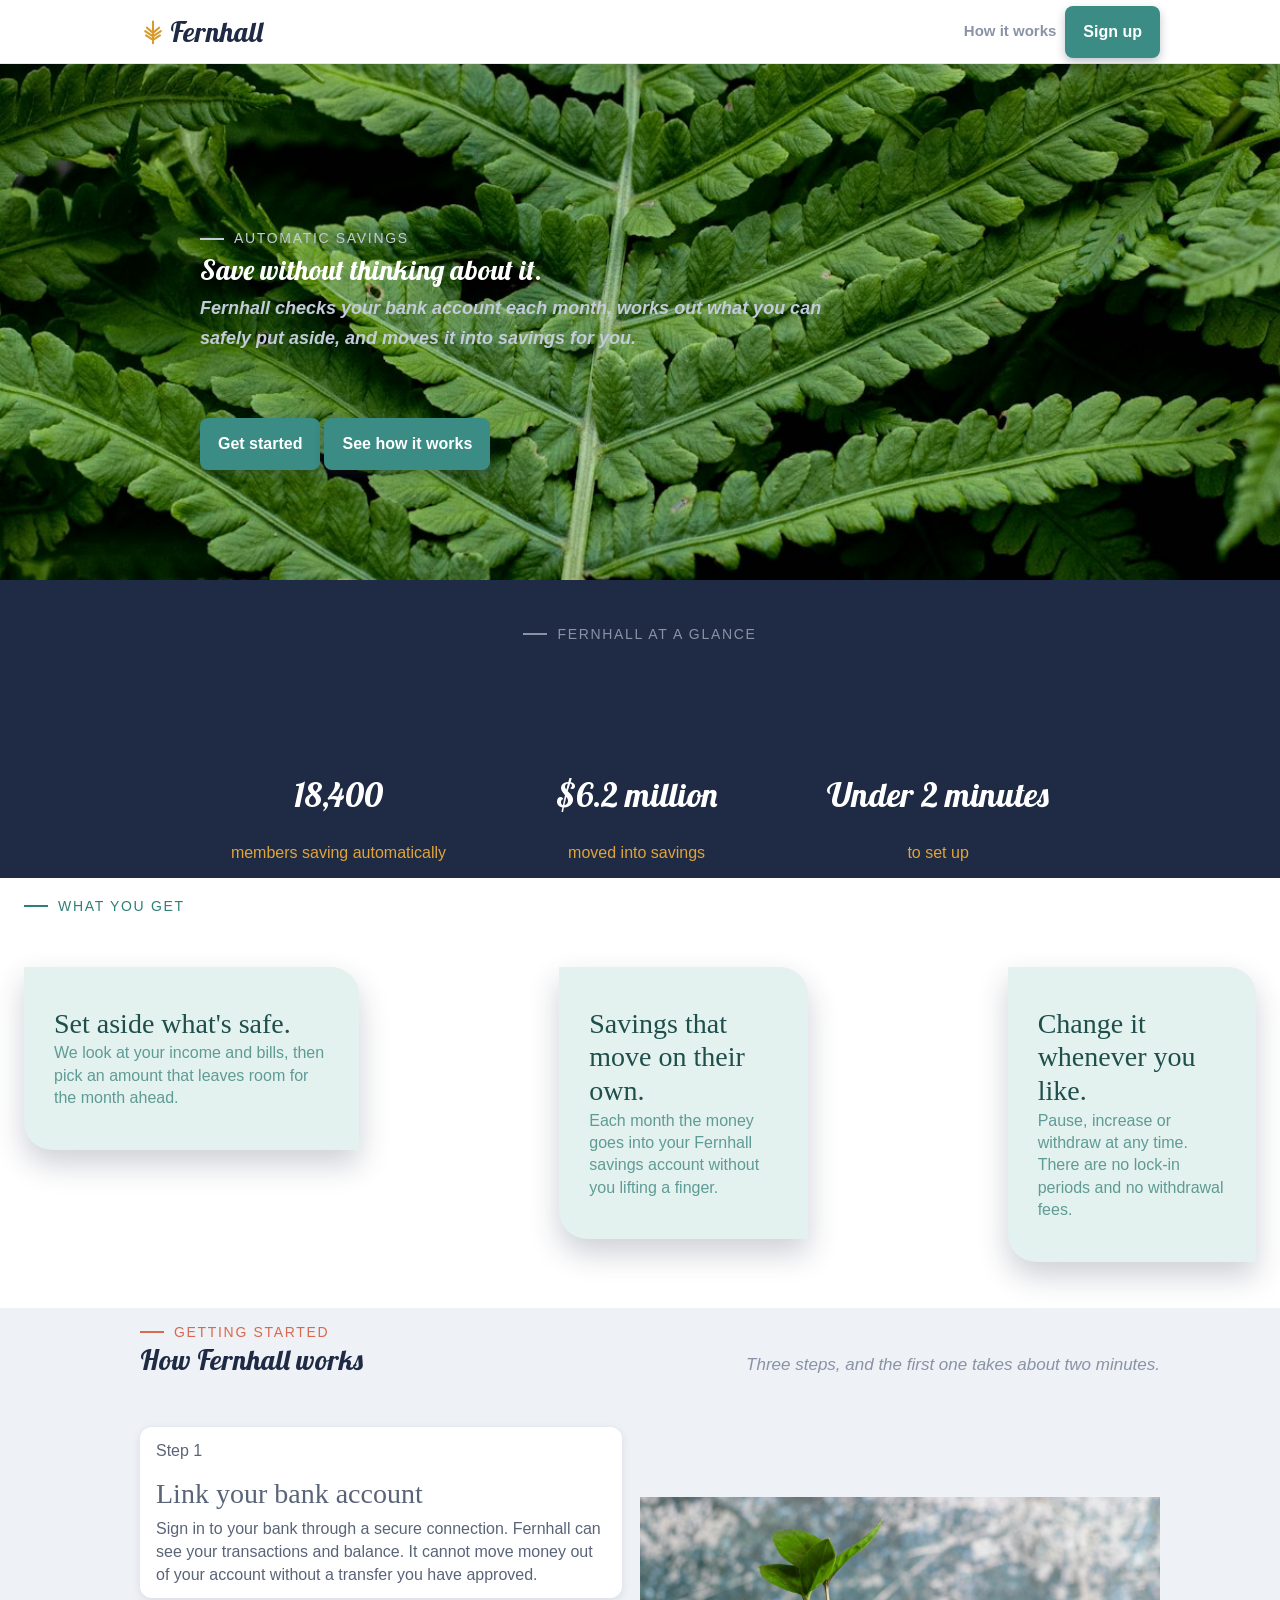
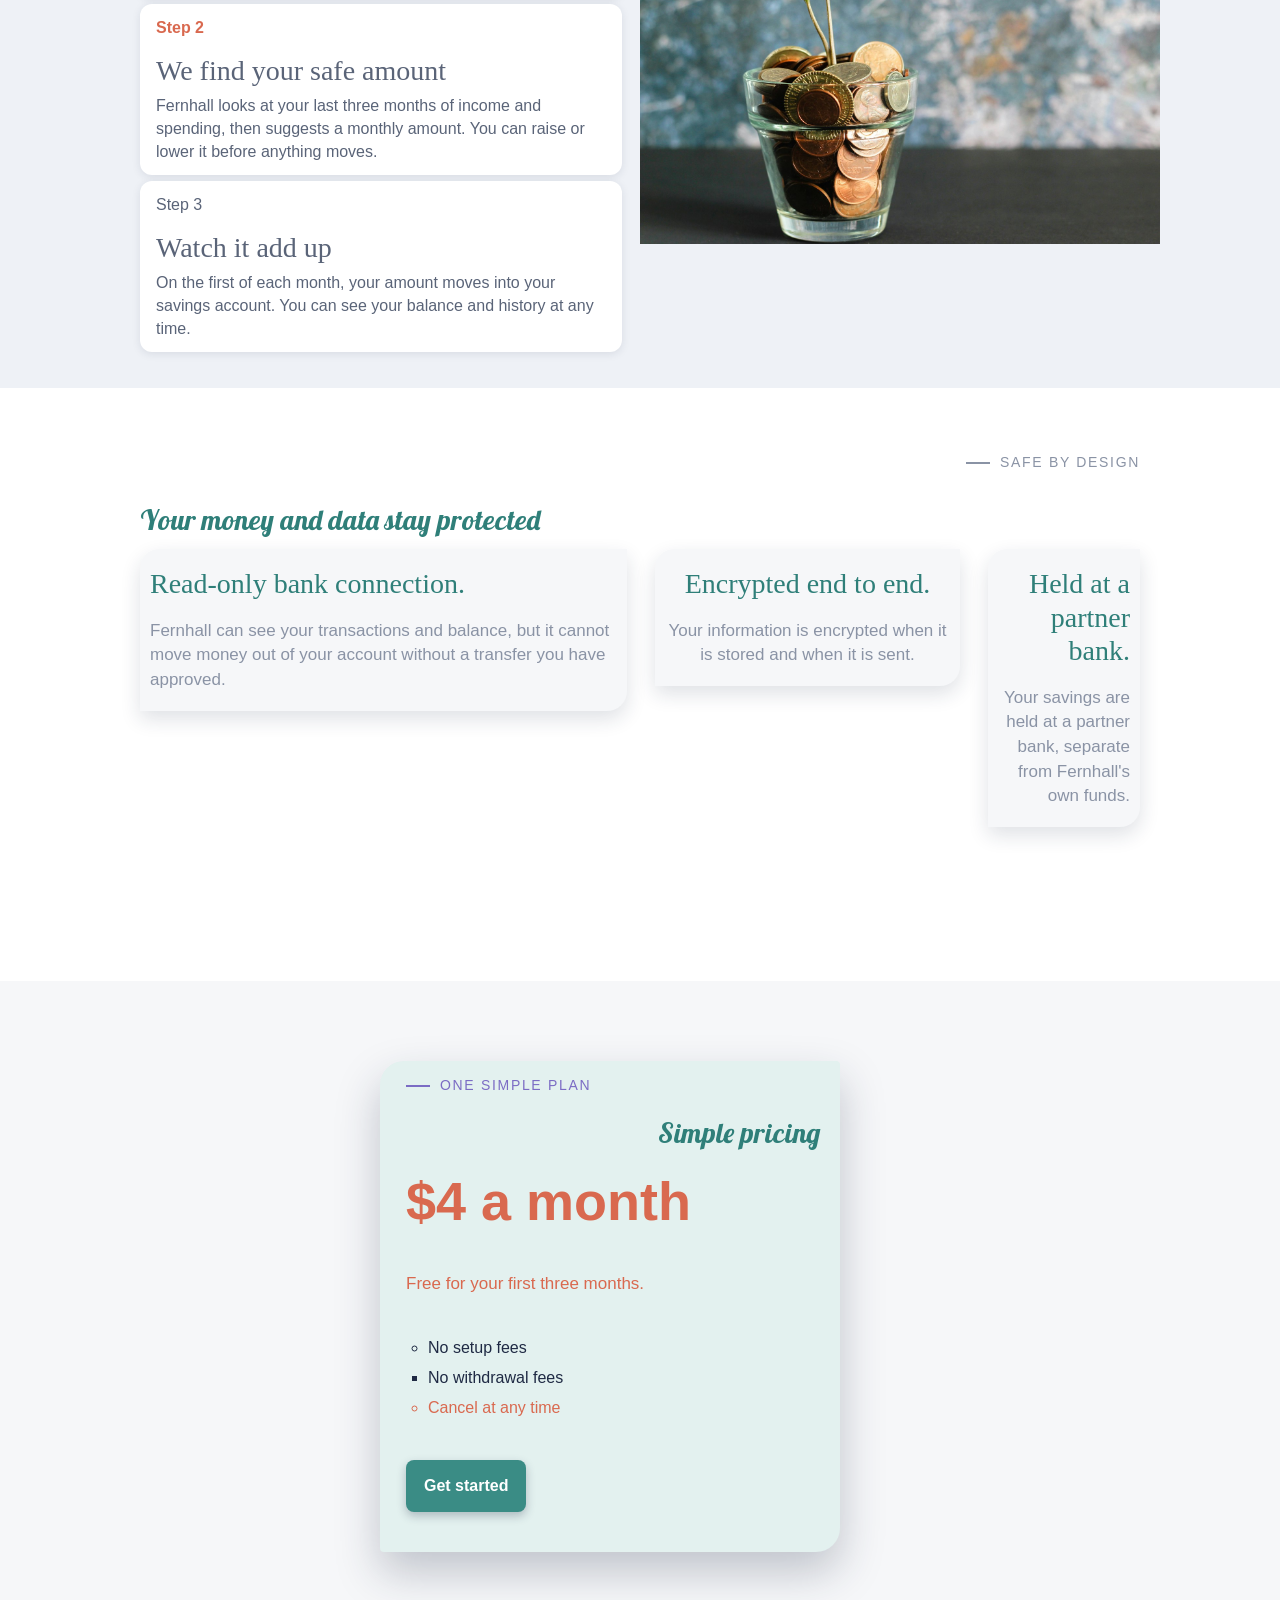
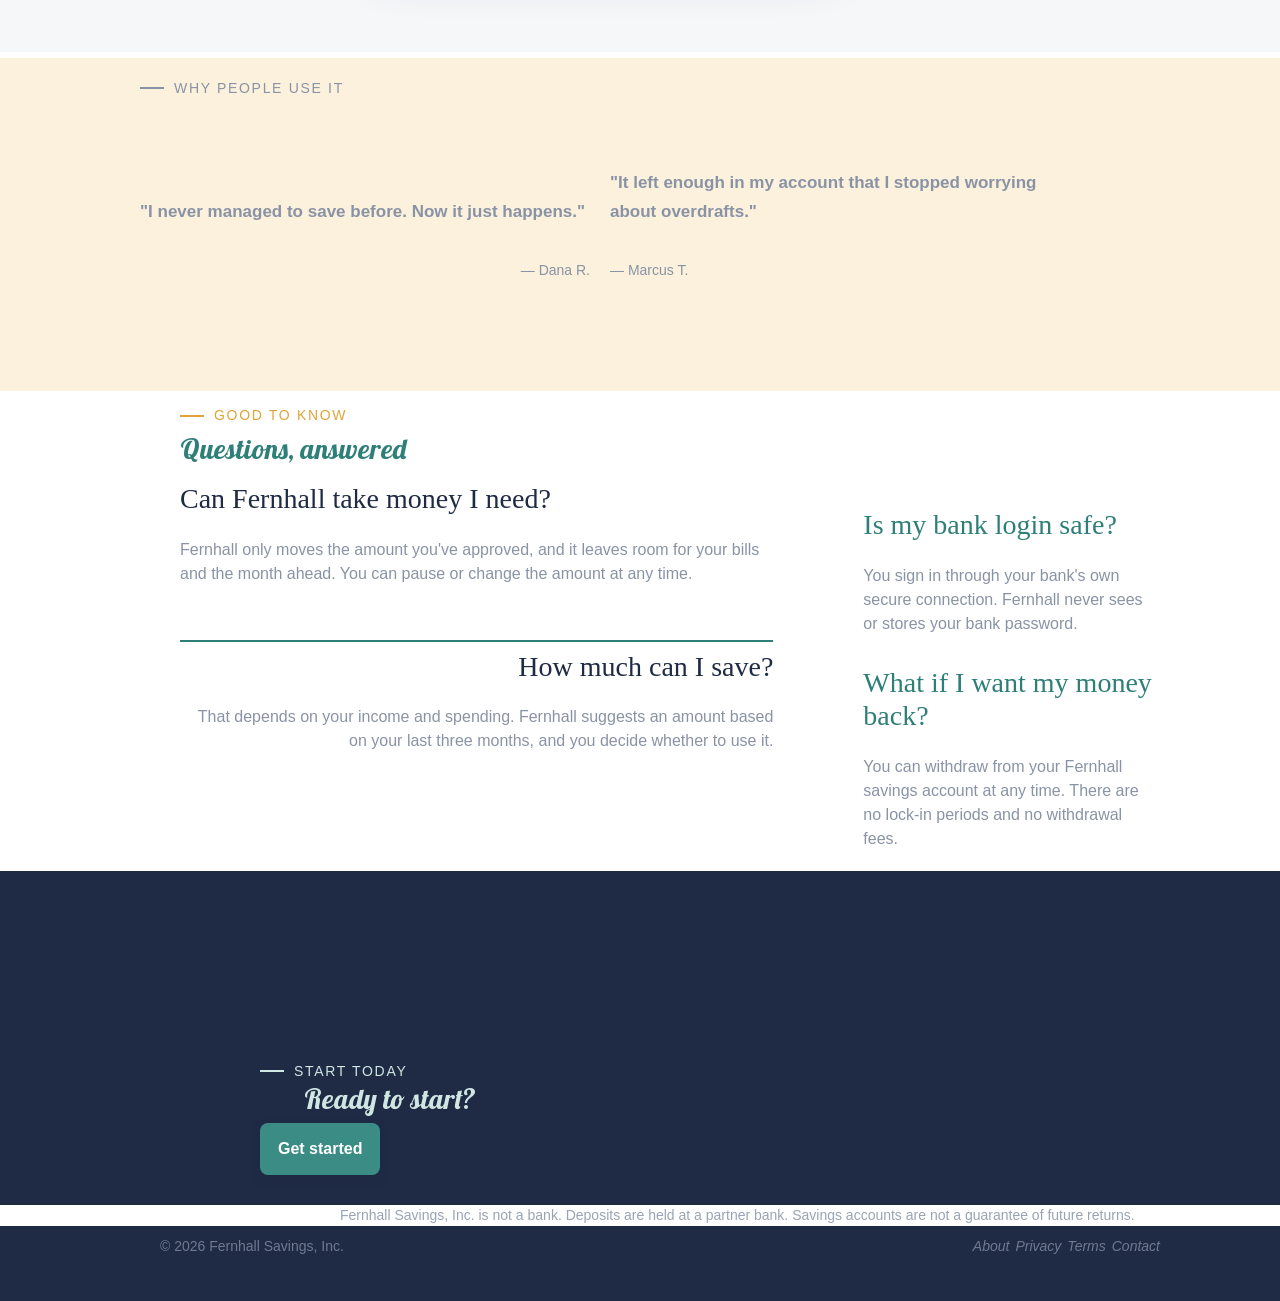
==== version-a/index.html @ 26cec8a7 "Add Fernhall homepage prototypes (version-a, version-b) Co-Authored-By: Claude Sonnet 5.5 <noreply@a" ====
<!DOCTYPE html>
<html lang="en">
<head>
<meta charset="utf-8">
<meta name="robots" content="noindex">
<meta name="viewport" content="width=device-width, initial-scale=1">
<title>Fernhall</title>
<link rel="stylesheet" href="styles.css">
</head>
<body>
<header>
  <a class="logo"><svg width="26" height="26" viewBox="0 0 30 30" aria-hidden="true"><path d="M15 28 C15 18 15 10 15 3 M15 24 L7 19 M15 20 L6 14 M15 16 L8 10 M15 24 L23 19 M15 20 L24 14 M15 16 L22 10" stroke="#d89b2b" stroke-width="2.4" stroke-linecap="round" fill="none"/></svg>Fernhall</a>
  <nav>
    <a class="plain">How it works</a>
    <a class="btn-ghost">Sign up</a>
  </nav>
</header>

<section class="hero">
  <div class="hero-text">
    <p class="eyebrow">Automatic savings</p>
<h1>Save without thinking about it.</h1>
    <p class="sub">Fernhall checks your bank account each month, works out what you can safely put aside, and moves it into savings for you.</p>
    <div class="actions">
      <a class="btn-fill">Get started</a>
      <a class="btn-fill">See how it works</a>
    </div>
  </div>
</section>

<section class="numbers">
  <p class="eyebrow eyebrow-row">Fernhall at a glance</p>
  <div class="num n1"><span class="big">18,400</span> members saving automatically</div>
  <div class="num n2"><span class="big">$6.2 million</span> moved into savings</div>
  <div class="num n3"><span class="big">Under 2 minutes</span> to set up</div>
</section>

<section class="features">
  <p class="eyebrow eb-feat">What you get</p>
<h2 class="vh">What you get</h2>
  <div class="cards">
    <div class="card">
      <h3>Set aside what's safe.</h3>
      <p>We look at your income and bills, then pick an amount that leaves room for the month ahead.</p>
    </div>
    <div class="card">
      <h3>Savings that move on their own.</h3>
      <p>Each month the money goes into your Fernhall savings account without you lifting a finger.</p>
    </div>
    <div class="card">
      <h3>Change it whenever you like.</h3>
      <p>Pause, increase or withdraw at any time. There are no lock-in periods and no withdrawal fees.</p>
    </div>
  </div>
</section>

<section class="how">
  <p class="eyebrow eb-how">Getting started</p>
<div class="how-head">
    <h2>How Fernhall works</h2>
    <p class="how-intro">Three steps, and the first one takes about two minutes.</p>
  </div>
  <div class="how-body">
    <ol class="steps">
      <li class="step">
        <span class="step-label">Step 1</span>
        <h3>Link your bank account</h3>
        <p>Sign in to your bank through a secure connection. Fernhall can see your transactions and balance. It cannot move money out of your account without a transfer you have approved.</p>
      </li>
      <li class="step">
        <span class="step-label">Step 2</span>
        <h3>We find your safe amount</h3>
        <p>Fernhall looks at your last three months of income and spending, then suggests a monthly amount. You can raise or lower it before anything moves.</p>
      </li>
      <li class="step">
        <span class="step-label">Step 3</span>
        <h3>Watch it add up</h3>
        <p>On the first of each month, your amount moves into your savings account. You can see your balance and history at any time.</p>
      </li>
    </ol>
    <div class="shot">
      <img src="images/savings.jpg" alt="A small green plant growing out of a glass jar of coins" width="400" height="300">
    </div>
  </div>
</section>

<section class="security">
  <p class="eyebrow eb-sec">Safe by design</p>
<h2>Your money and data stay protected</h2>
  <div class="sec-grid">
    <div class="sec">
      <h3>Read-only bank connection.</h3>
      <p>Fernhall can see your transactions and balance, but it cannot move money out of your account without a transfer you have approved.</p>
    </div>
    <div class="sec">
      <h3>Encrypted end to end.</h3>
      <p>Your information is encrypted when it is stored and when it is sent.</p>
    </div>
    <div class="sec">
      <h3>Held at a partner bank.</h3>
      <p>Your savings are held at a partner bank, separate from Fernhall's own funds.</p>
    </div>
  </div>
</section>

<section class="pricing">
  <div class="price-card">
    <p class="eyebrow eb-price">One simple plan</p>
<h2>Simple pricing</h2>
    <p class="price">$4 a month</p>
    <p class="free">Free for your first three months.</p>
    <ul class="incl">
      <li>No setup fees</li>
      <li>No withdrawal fees</li>
      <li>Cancel at any time</li>
    </ul>
    <a class="btn-fill">Get started</a>
  </div>
</section>

<section class="quotes">
  <p class="eyebrow eb-quote">Why people use it</p>
<h2 class="vh">Why people use it</h2>
  <div class="quote-row">
    <div class="quote">
      <p class="q">"I never managed to save before. Now it just happens."</p>
      <span class="who">— Dana R.</span>
    </div>
    <div class="quote second">
      <p class="q">"It left enough in my account that I stopped worrying about overdrafts."</p>
      <span class="who">— Marcus T.</span>
    </div>
  </div>
</section>

<section class="faq">
  <p class="eyebrow eb-faq">Good to know</p>
<h2>Questions, answered</h2>
  <div class="faq-grid">
    <div class="qa">
      <h3>Can Fernhall take money I need?</h3>
      <p>Fernhall only moves the amount you've approved, and it leaves room for your bills and the month ahead. You can pause or change the amount at any time.</p>
    </div>
    <div class="qa">
      <h3>Is my bank login safe?</h3>
      <p>You sign in through your bank's own secure connection. Fernhall never sees or stores your bank password.</p>
    </div>
    <div class="qa">
      <h3>How much can I save?</h3>
      <p>That depends on your income and spending. Fernhall suggests an amount based on your last three months, and you decide whether to use it.</p>
    </div>
    <div class="qa">
      <h3>What if I want my money back?</h3>
      <p>You can withdraw from your Fernhall savings account at any time. There are no lock-in periods and no withdrawal fees.</p>
    </div>
  </div>
</section>

<section class="closing">
  <p class="eyebrow eb-close">Start today</p>
<p>Ready to start?</p>
  <a class="btn-fill">Get started</a>
</section>

<p class="fine">Fernhall Savings, Inc. is not a bank. Deposits are held at a partner bank. Savings accounts are not a guarantee of future returns.</p>

<footer>
  <span>© 2026 Fernhall Savings, Inc.</span>
  <span class="links"><a>About</a><a>Privacy</a><a>Terms</a><a>Contact</a></span>
</footer>
</body>
</html>
---- version-a/styles.css ----
/* Condition A v4: modern look pushed off with poor spacing, one typeface (Arial), and a product-like palette with a few too many colours.
   Sizes: body >= 16px, small print >= 14px. Colour contrast deliberately fails WCAG AA on several elements (flaw S7), see docs/checks.md. */

@font-face {
  font-family: "Lobster";
  font-style: normal;
  font-weight: 400;
  font-display: swap;
  src: url("fonts/lobster-latin.woff2") format("woff2");
  unicode-range: U+0000-00FF, U+0131, U+0152-0153, U+02BB-02BC, U+02C6, U+02DA, U+02DC, U+0304, U+0308, U+0329, U+2000-206F, U+20AC, U+2122, U+2191, U+2193, U+2212, U+2215, U+FEFF, U+FFFD;
}

:root {
  --navy: #1f2a44;
  --teal: #2f7f79;
  --amber: #d89b2b;
  --violet: #7b6cc4;
  --coral: #d9694f;
  --bg: #f6f7f9;
  --slate: #5a6478;
  --gray: #8a93a5;
  --tint-slate: #eef1f6;
  --tint-teal: #e3f1ef;
  --tint-amber: #fbf1dc;
  --gutter: max(0px, calc((100vw - 1440px) / 2));
  --f-trebuchet: Arial, Helvetica, sans-serif;
  --f-georgia: Arial, Helvetica, sans-serif;
  --f-verdana: Arial, Helvetica, sans-serif;
  --f-mono: Arial, Helvetica, sans-serif;
  --f-palatino: Arial, Helvetica, sans-serif;
}

* { box-sizing: border-box; }
html { font-size: 16px; }
body {
  margin: 0;
  background: #ffffff;
  color: var(--navy);
  font-family: var(--f-verdana);
  font-size: 16px;
  line-height: 1.5;
}
h1, h2, h3, p { margin: 0; }
a { color: inherit; text-decoration: none; cursor: pointer; }
a:focus-visible { outline: 3px solid var(--navy); outline-offset: 3px; }

/* ---------- header ---------- */
header {
  display: flex;
  align-items: center;
  justify-content: space-between;
  height: 64px;
  padding: 0 calc(var(--gutter) + 120px) 0 calc(var(--gutter) + 140px);
  background: #ffffff;
  border-bottom: 1px solid #e6e9ef;
  color: var(--navy);
}
.logo { display: flex; align-items: center; gap: 4px; font-family: "Lobster", cursive; font-size: 28px; font-weight: 400; font-style: normal; }
.logo svg { display: block; }
nav { display: flex; align-items: center; gap: 9px; }
nav a.plain { font-family: var(--f-mono); font-size: 15px; font-weight: 700; color: var(--gray); }
.btn-ghost {
  display: inline-block;
  font-family: var(--f-trebuchet);
  font-size: 16px;
  font-weight: 700;
  color: #ffffff;
  background: #3a8c85;
  padding: 14px 18px;
  border-radius: 8px;
}

/* ---------- hero ---------- */
.hero {
  display: block;
  background: url("images/fern.jpg") center 35% / cover no-repeat;
  padding: 130px calc(var(--gutter) + 160px) 110px calc(var(--gutter) + 200px);
}
.hero-text { padding-top: 34px; }
.hero h1 {
  font-family: var(--f-trebuchet);
  font-size: 30px;
  line-height: 1.15;
  font-weight: 600;
  color: #ffffff;
}
.hero .sub {
  margin-top: 6px;
  font-family: var(--f-georgia);
  font-size: 18px;
  line-height: 1.7;
  font-style: italic;
  font-weight: 700;
  color: #c3cad9;
  max-width: 640px;
}
.actions { display: flex; align-items: center; gap: 4px; margin-top: 64px; }
.btn-fill {
  display: inline-block;
  font-family: var(--f-trebuchet);
  font-size: 16px;
  font-weight: 700;
  color: #ffffff;
  padding: 14px 18px;
  border-radius: 8px;
  background: #3a8c85;
}

/* ---------- sections ---------- */
h2 {
  font-family: var(--f-mono);
  font-size: 16px;
  line-height: 1.3;
  font-weight: 400;
  color: var(--violet);
}
.features { padding: 18px calc(var(--gutter) + 24px) 0 calc(var(--gutter) + 24px); }
.features h2 { margin-top: 0; }
.cards {
  display: grid;
  grid-template-columns: 1.35fr 1fr 1fr;
  gap: 6px 200px;
  margin-top: 50px;
  align-items: start;
}
.card {
  background: var(--tint-teal);
  border-radius: 0 28px 0 28px;
  padding: 40px 30px;
}
.card h3 { font-family: var(--f-palatino); font-size: 17px; line-height: 1.3; font-weight: 400; color: #1f4f4b; margin-bottom: 2px; }
.card p { font-family: var(--f-verdana); font-size: 16px; line-height: 1.4; color: #5f9b95; }

.quotes { background: var(--tint-amber); margin: 34px 0 0; padding: 20px calc(var(--gutter) + 220px) 110px calc(var(--gutter) + 140px); }
.quote-row { display: grid; grid-template-columns: 1fr 1fr; gap: 20px; margin-top: 70px; align-items: end; }
.quote .q { font-family: var(--f-trebuchet); font-style: normal; font-size: 17px; line-height: 1.7; color: var(--gray); font-weight: 700; }
.quote .who { display: block; margin-top: 4px; font-family: var(--f-mono); font-size: 14px; color: var(--gray); }

.closing {
  margin-top: 0;
  background: var(--navy);
  color: #cfe6e3;
  text-align: left;
  padding: 90px 0 30px calc(var(--gutter) + 260px);
}
.closing p { font-family: var(--f-palatino); font-size: 30px; font-weight: 700; margin-bottom: 8px; }

footer {
  display: flex;
  justify-content: space-between;
  align-items: center;
  padding: 10px calc(var(--gutter) + 120px) 44px calc(var(--gutter) + 160px);
  background: var(--navy);
  font-family: var(--f-trebuchet);
  font-size: 14px;
  color: #6f7a91;
}
footer .links { display: flex; gap: 6px; font-family: var(--f-georgia); font-style: italic; }
footer a { color: #6f7a91; }

/* ---------- added sections: numbers, how it works, security, pricing, faq, small print ---------- */
.numbers {
  flex-wrap: wrap;
  display: flex;
  align-items: flex-end;
  justify-content: center;
  gap: 110px;
  text-align: center;
  background: var(--navy);
  padding: 44px calc(var(--gutter) + 150px) 14px calc(var(--gutter) + 150px);
}
.num { font-family: var(--f-verdana); font-size: 16px; line-height: 1.3; color: #6f7a91; max-width: 230px; }
.num .big { display: block; margin-bottom: 4px; white-space: nowrap; font-family: "Lobster", cursive; font-size: 34px; font-style: normal; font-weight: 400; color: #ffffff; }

.how { background: var(--tint-slate); margin-top: 46px; padding: 14px calc(var(--gutter) + 120px) 36px calc(var(--gutter) + 140px); }
.how-head { display: flex; align-items: baseline; justify-content: space-between; }
.how-head h2 { color: var(--navy); }
.how-intro { font-family: var(--f-georgia); font-style: italic; font-size: 17px; color: var(--gray); }
.how-body { display: flex; gap: 18px; margin-top: 50px; align-items: flex-start; }
.steps { list-style: none; margin: 0; padding: 0; flex: 1; display: grid; gap: 6px; }
.step { background: #ffffff; border-radius: 12px; padding: 12px 16px; }
.step-label { font-family: var(--f-verdana); font-size: 16px; font-weight: 400; color: var(--slate); }
.step h3 { font-family: var(--f-verdana); font-style: normal; font-size: 16px; font-weight: 400; color: var(--slate); margin: 2px 0 6px; }
.step p { font-family: var(--f-verdana); font-size: 16px; font-weight: 400; line-height: 1.45; color: var(--slate); }
.shot { flex: 0 0 400px; margin-top: 70px; }
.shot img { display: block; width: 400px; height: auto; }

.security { padding: 64px calc(var(--gutter) + 140px) 14px calc(var(--gutter) + 140px); }
.security h2 { color: var(--teal); }
.sec-grid { display: grid; grid-template-columns: 1fr 1fr 1fr; gap: 4px 28px; margin-top: 12px; align-items: start; }
.sec { background: var(--bg); border-radius: 20px 0 20px 0; padding: 18px 10px; }
.sec h3 { font-family: var(--f-trebuchet); font-size: 18px; color: var(--teal); margin-bottom: 4px; }
.sec p { font-family: var(--f-palatino); font-size: 17px; line-height: 1.45; color: var(--gray); }

.pricing { background: var(--bg); margin-top: 56px; padding: 80px 0 24px; }
.price-card { margin-left: calc(var(--gutter) + 380px); width: 460px; background: var(--tint-teal); border-radius: 24px 4px 24px 4px; padding: 14px 20px 40px 26px; }
.price-card h2 { color: var(--teal); }
.price { font-family: var(--f-georgia); font-size: 54px; font-weight: 700; color: var(--navy); margin-top: 22px; line-height: 1.1; }
.free { font-family: var(--f-trebuchet); font-size: 17px; color: #5f9b95; margin: 2px 0 20px; }
.incl { margin: 0 0 6px; padding-left: 22px; font-family: var(--f-verdana); font-size: 16px; line-height: 1.9; color: var(--navy); list-style: square; }
.price-card .btn-fill { margin-top: 30px; }

.faq { padding: 70px calc(var(--gutter) + 120px) 20px calc(var(--gutter) + 180px); }
.faq h2 { color: var(--teal); }
.faq-grid { display: grid; grid-template-columns: 1fr 1fr; gap: 10px 90px; margin-top: 16px; }
.qa h3 { font-family: var(--f-trebuchet); font-size: 17px; color: var(--navy); margin-bottom: 2px; }
.qa p { font-family: var(--f-verdana); font-size: 16px; line-height: 1.5; color: var(--gray); }
.qa:nth-child(even) { margin-top: 26px; }

.fine { font-family: var(--f-georgia); font-size: 14px; color: #9aa3b5; padding: 12px calc(var(--gutter) + 120px) 6px calc(var(--gutter) + 340px); max-width: none; }

.vh { position: absolute; width: 1px; height: 1px; overflow: hidden; clip: rect(0 0 0 0); white-space: nowrap; }

/* ---------- drop shadows (added 2026-10-30): several styles used without a system ---------- */
header { box-shadow: 0 2px 10px rgba(31, 42, 68, 0.12); position: relative; z-index: 2; }
.btn-fill { box-shadow: 0 4px 10px rgba(31, 42, 68, 0.28); }
.btn-ghost { box-shadow: 0 4px 10px rgba(31, 42, 68, 0.28); }
.card { box-shadow: 0 14px 30px rgba(31, 42, 68, 0.22); }
.step { box-shadow: 0 2px 8px rgba(31, 42, 68, 0.1); }
.sec { box-shadow: 0 8px 20px rgba(31, 42, 68, 0.14); }
.price-card { box-shadow: 0 20px 44px rgba(31, 42, 68, 0.25); }

/* ---------- headings (2026-10-30): all headings the same size; main headings in Lobster (local file, see docs/photo-credits.md), subheadings in Times New Roman ---------- */
h1, h2, h3, .closing p {
  font-size: 28px !important;
  font-weight: 400 !important;
  font-style: normal !important;
  letter-spacing: 0 !important;
  line-height: 1.2 !important;
}
h1, h2, .closing p { font-family: "Lobster", cursive !important; }
h3 { font-family: "Times New Roman", Times, serif !important; }

/* ---------- narrower screens (added 2026-10-30): keep the fixed side paddings from squeezing content ---------- */
@media (max-width: 1100px) {
  header { padding: 0 24px; }
  .hero { padding: 100px 24px 80px; }
  .numbers { padding: 36px 24px 20px; gap: 32px; flex-wrap: wrap; }
  .features { padding: 18px 24px 0; }
  .how { padding: 14px 24px 36px; }
  .security { padding: 48px 24px 14px; }
  .pricing { padding: 56px 24px 24px; }
  .price-card { margin-left: 0; width: auto; max-width: 460px; }
  .quotes { padding: 20px 24px 80px; }
  .faq { padding: 48px 24px 20px; }
  .closing { padding: 64px 24px 30px; }
  .fine { padding: 12px 24px 6px; max-width: none; }
  footer { padding: 14px 24px 28px; flex-wrap: wrap; gap: 8px; }
}
@media (max-width: 800px) {
  .cards, .sec-grid, .faq-grid, .quote-row { grid-template-columns: 1fr; }
  .how-body { flex-direction: column; }
  .shot { flex: none; margin-top: 24px; width: 100%; }
  .shot img { width: 100%; }
  .how-head { flex-direction: column; gap: 6px; }
  .qa:nth-child(even) { margin-top: 0; }
  .num { max-width: none; }
}

/* ---------- eyebrow labels (2026-10-30): same copy as B, A's own treatment ---------- */
.eyebrow {
  display: flex; align-items: center; gap: 10px;
  font-family: var(--f-verdana); font-size: 14px; font-weight: 400; letter-spacing: 0.12em; text-transform: uppercase;
  color: var(--gray);
}
.eyebrow::before { content: ""; display: block; width: 24px; height: 2px; background: currentColor; }
.eyebrow-row { flex: 0 0 100%; justify-content: center; margin-bottom: 18px; }
.hero .eyebrow { color: #c3cad9; margin-bottom: 4px; }
.eb-feat { color: var(--teal); margin-bottom: 40px; }
.eb-how { color: var(--coral); margin-bottom: 0; }
.eb-sec { color: var(--gray); margin-bottom: 30px; justify-content: flex-end; }
.eb-price { color: var(--violet); margin-bottom: 20px; }
.eb-quote { color: var(--gray); margin-bottom: 40px; }
.eb-faq { color: #e0a43a; margin-bottom: 6px; }
.eb-close { color: #cfe6e3; margin-bottom: 0; }

/* ======================================================================
   Deliberate violations of the 8 design principles in Adobe's article
   "8 Basic design principles to help you make awesome graphics" (2026-10-30).
   1 alignment, 2 hierarchy, 3 contrast, 4 repetition, 5 proximity,
   6 balance, 7 colour, 8 negative space. See docs/flaw-list.md.
   ====================================================================== */

/* 1. Alignment: mixed text alignment inside one block */
.sec:nth-child(2) { text-align: center; }
.sec:nth-child(3) { text-align: right; }
.qa:nth-child(3) { text-align: right; }
.quote:first-child .who { text-align: right; }
.price-card h2 { text-align: right; }
.closing p { text-align: center; width: 260px; }

/* 4. Repetition: styling that should repeat doesn't */
.step:nth-child(2) .step-label { font-weight: 700; }
.step:nth-child(3) h3 { font-style: italic; }
.qa:nth-child(2) h3, .qa:nth-child(4) h3 { color: var(--teal); }
.qa:nth-child(3) { border-top: 2px solid var(--teal); padding-top: 8px; }
.incl { list-style: circle; }
.incl li:nth-child(2) { list-style: square; }
.sec:nth-child(2) h3 { font-style: italic; }

/* 5. Proximity: related things pushed apart, unrelated things pushed together */
.num .big { margin-bottom: 26px; }
.quote .who { margin-top: 34px; }
.price { margin-bottom: 6px; }
.free { margin-top: 40px; margin-bottom: 36px; }
.qa h3 { margin-bottom: 22px; }
.faq-grid { gap: 4px 90px; }
.sec h3 { margin-bottom: 18px; }
.step-label { display: block; margin-bottom: 14px; }

/* 6. Balance: weight piled on one side */
.shot { flex: 0 0 520px; }
.shot img { width: 520px; }
.faq-grid { grid-template-columns: 2fr 1fr; }
.sec-grid { grid-template-columns: 1.6fr 1fr 0.5fr; }

/* 7. Colour: no defined roles; warm 'warning' colours on good news, coral where teal belongs */
.price { color: var(--coral); }
.free { color: var(--coral); }
.num { color: #e0a43a; }
.incl li:nth-child(3) { color: var(--coral); }
.step:nth-child(2) .step-label { color: var(--coral); }

/* 8. Negative space: cramped in places, wasteful in others (wide screens only so narrow layouts keep their fixes) */
@media (min-width: 1101px) {
  .pricing { margin-top: 140px; padding-bottom: 100px; }
  .quotes { margin-top: 6px; }
  .faq { padding-top: 14px; }
  .closing { padding-top: 190px; }
  .fine { padding-top: 0; padding-bottom: 0; }
}

/* the closing line's heading rules must not apply to its eyebrow label */
.closing p.eyebrow { font-family: var(--f-verdana) !important; font-size: 14px !important; letter-spacing: 0.12em !important; line-height: 1.5 !important; text-align: left; width: auto; margin-bottom: 0; }
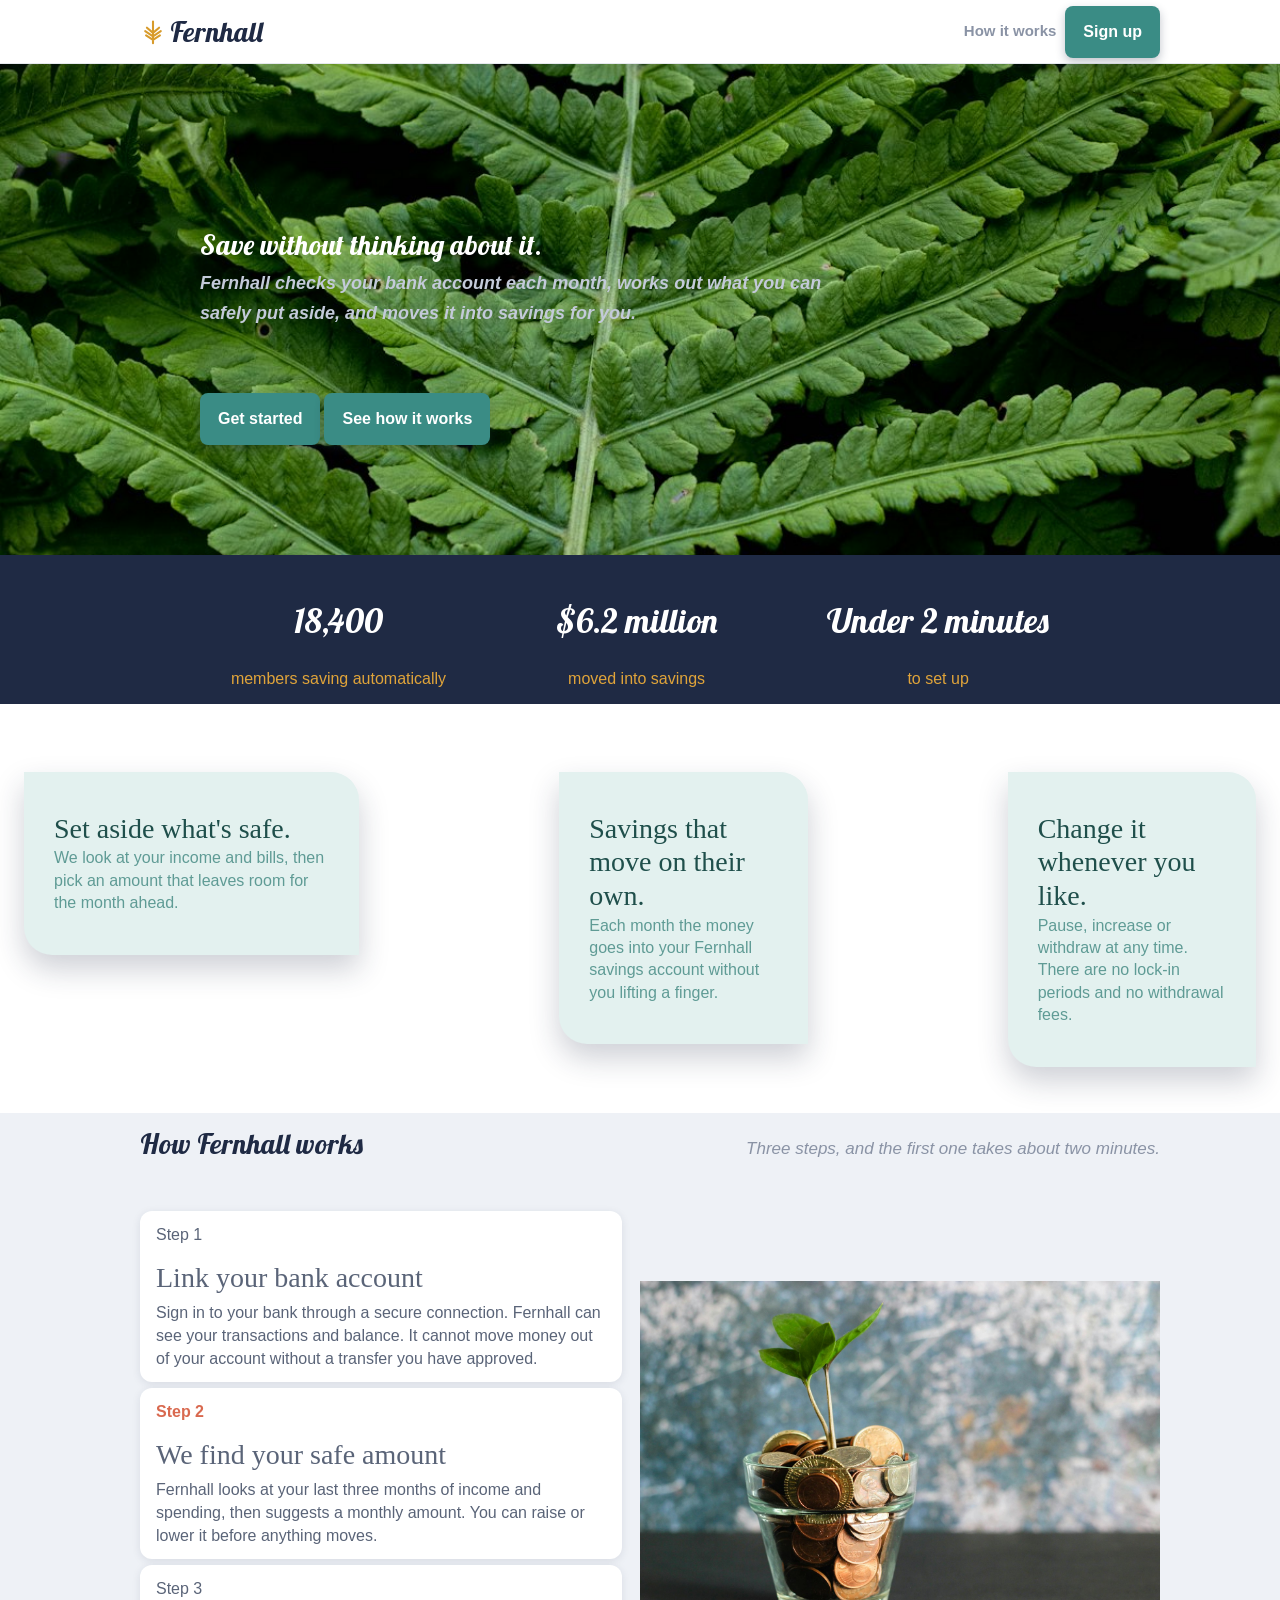
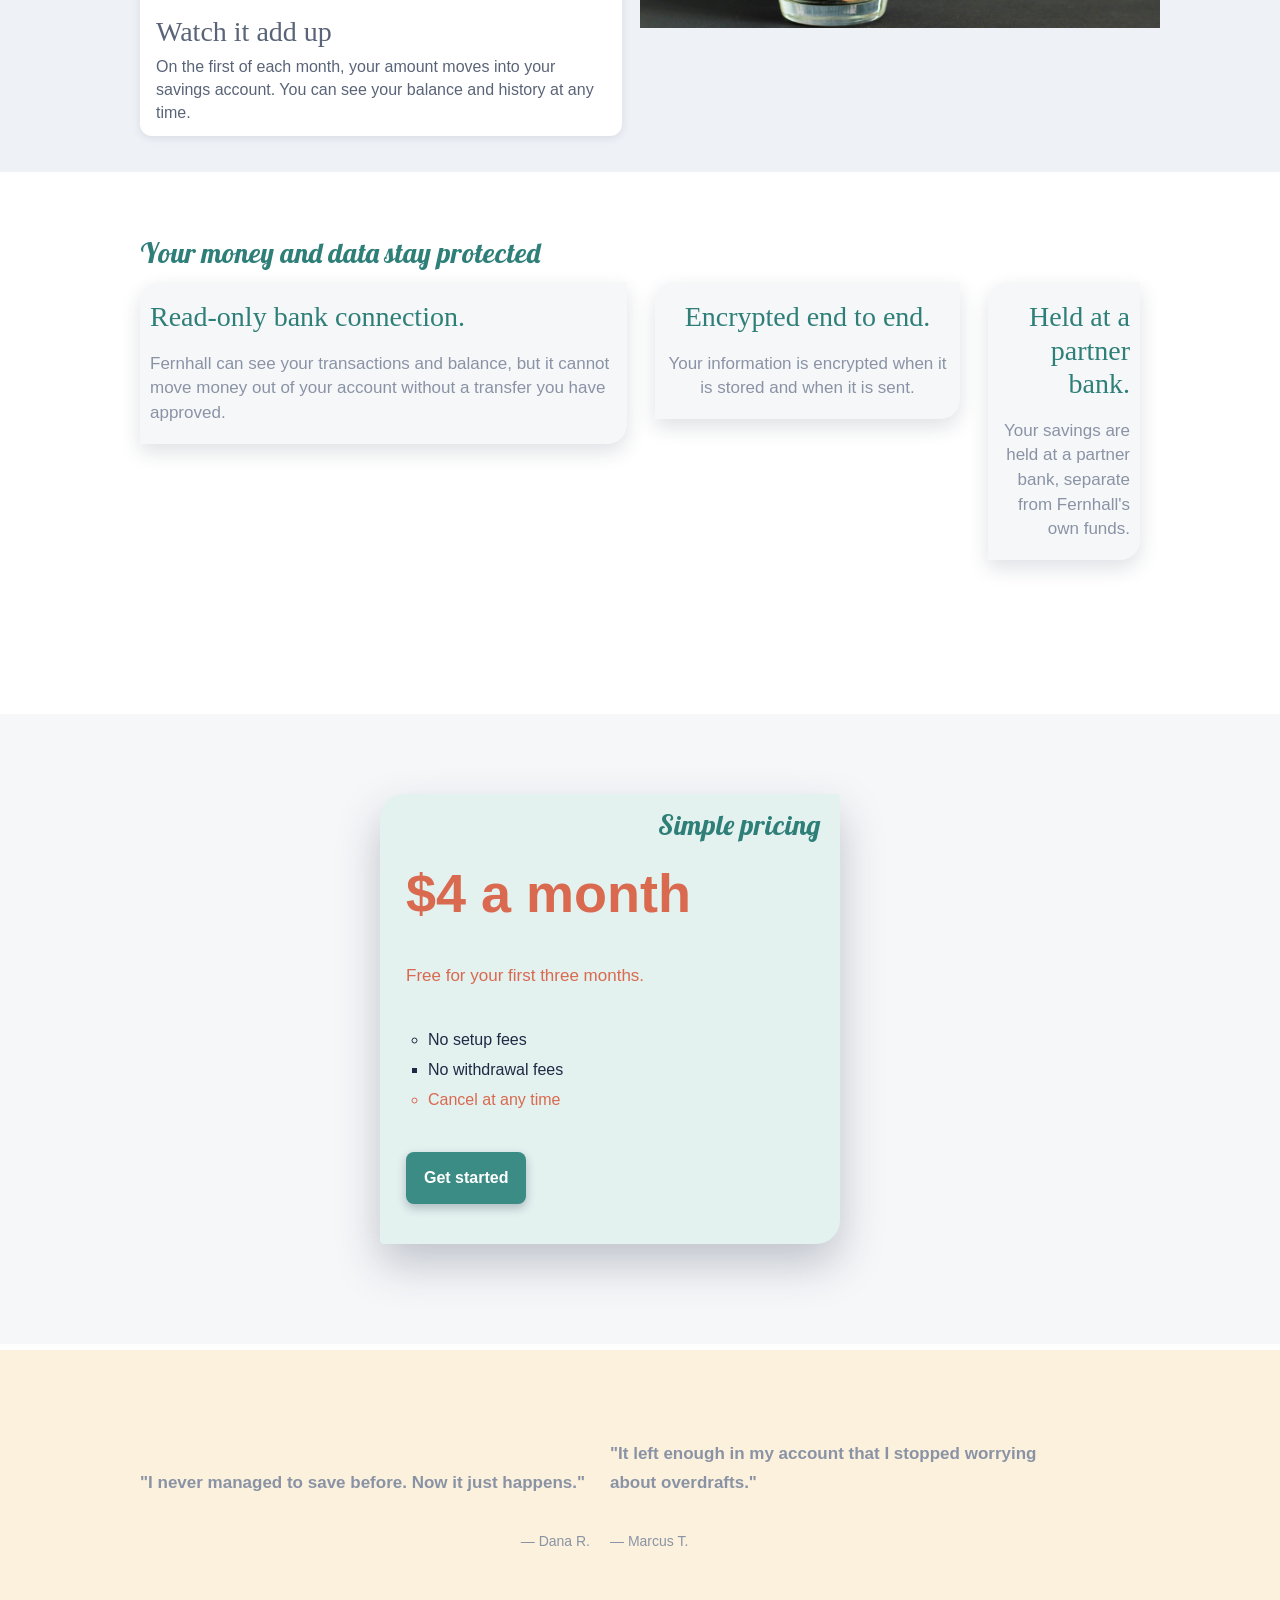
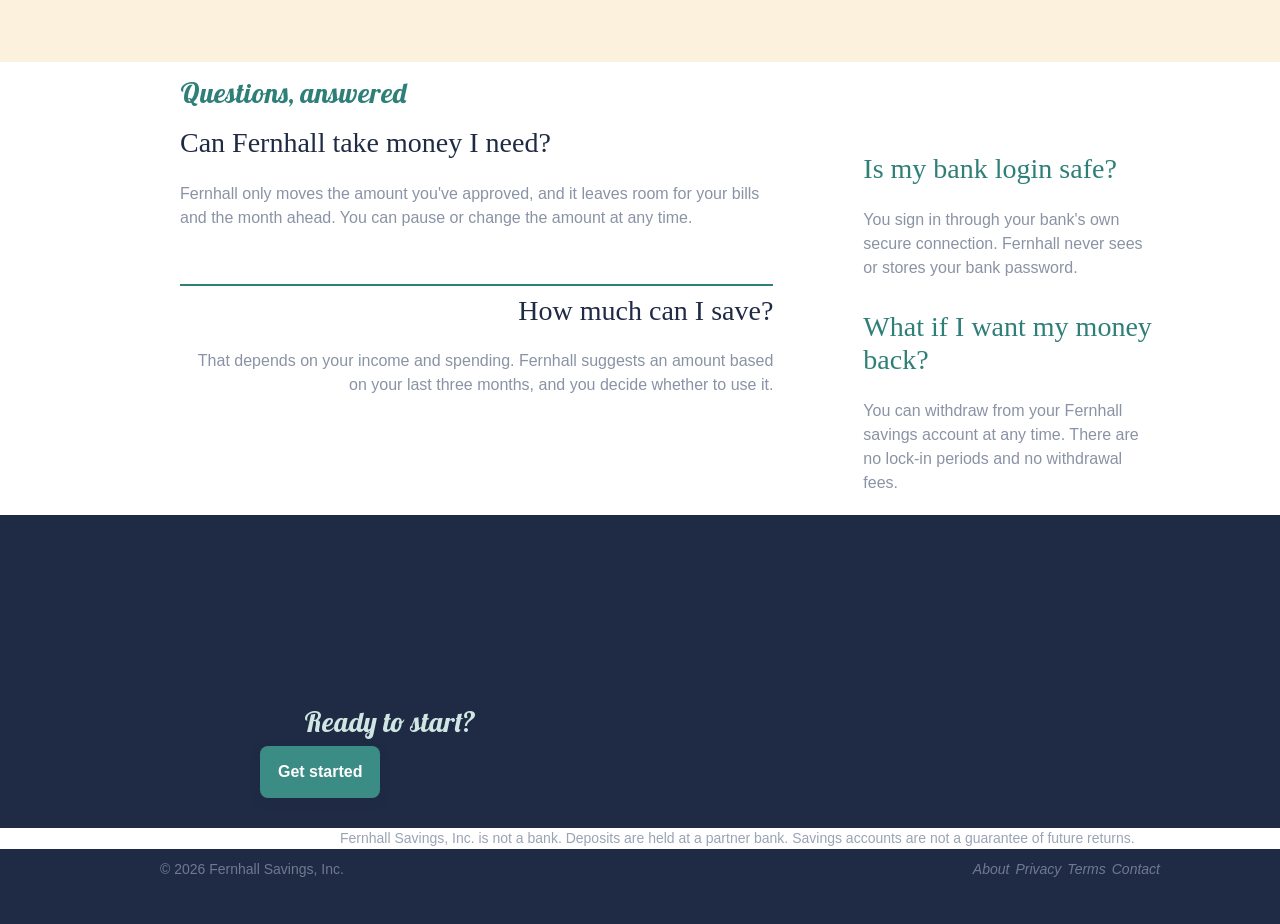
==== commit 0d3487af: "Remove eyebrow labels from version-a Co-Authored-By: Claude Sonnet 5.5 <noreply@anthropic.com>" ====
--- a/version-a/index.html
+++ b/version-a/index.html
@@ -18,7 +18,6 @@
 
 <section class="hero">
   <div class="hero-text">
-    <p class="eyebrow">Automatic savings</p>
 <h1>Save without thinking about it.</h1>
     <p class="sub">Fernhall checks your bank account each month, works out what you can safely put aside, and moves it into savings for you.</p>
     <div class="actions">
@@ -29,14 +28,12 @@
 </section>
 
 <section class="numbers">
-  <p class="eyebrow eyebrow-row">Fernhall at a glance</p>
   <div class="num n1"><span class="big">18,400</span> members saving automatically</div>
   <div class="num n2"><span class="big">$6.2 million</span> moved into savings</div>
   <div class="num n3"><span class="big">Under 2 minutes</span> to set up</div>
 </section>
 
 <section class="features">
-  <p class="eyebrow eb-feat">What you get</p>
 <h2 class="vh">What you get</h2>
   <div class="cards">
     <div class="card">
@@ -55,7 +52,6 @@
 </section>
 
 <section class="how">
-  <p class="eyebrow eb-how">Getting started</p>
 <div class="how-head">
     <h2>How Fernhall works</h2>
     <p class="how-intro">Three steps, and the first one takes about two minutes.</p>
@@ -85,7 +81,6 @@
 </section>
 
 <section class="security">
-  <p class="eyebrow eb-sec">Safe by design</p>
 <h2>Your money and data stay protected</h2>
   <div class="sec-grid">
     <div class="sec">
@@ -105,7 +100,6 @@
 
 <section class="pricing">
   <div class="price-card">
-    <p class="eyebrow eb-price">One simple plan</p>
 <h2>Simple pricing</h2>
     <p class="price">$4 a month</p>
     <p class="free">Free for your first three months.</p>
@@ -119,7 +113,6 @@
 </section>
 
 <section class="quotes">
-  <p class="eyebrow eb-quote">Why people use it</p>
 <h2 class="vh">Why people use it</h2>
   <div class="quote-row">
     <div class="quote">
@@ -134,7 +127,6 @@
 </section>
 
 <section class="faq">
-  <p class="eyebrow eb-faq">Good to know</p>
 <h2>Questions, answered</h2>
   <div class="faq-grid">
     <div class="qa">
@@ -157,7 +149,6 @@
 </section>
 
 <section class="closing">
-  <p class="eyebrow eb-close">Start today</p>
 <p>Ready to start?</p>
   <a class="btn-fill">Get started</a>
 </section>
--- a/version-a/styles.css
+++ b/version-a/styles.css
@@ -257,22 +257,6 @@
   .num { max-width: none; }
 }
 
-/* ---------- eyebrow labels (2026-10-30): same copy as B, A's own treatment ---------- */
-.eyebrow {
-  display: flex; align-items: center; gap: 10px;
-  font-family: var(--f-verdana); font-size: 14px; font-weight: 400; letter-spacing: 0.12em; text-transform: uppercase;
-  color: var(--gray);
-}
-.eyebrow::before { content: ""; display: block; width: 24px; height: 2px; background: currentColor; }
-.eyebrow-row { flex: 0 0 100%; justify-content: center; margin-bottom: 18px; }
-.hero .eyebrow { color: #c3cad9; margin-bottom: 4px; }
-.eb-feat { color: var(--teal); margin-bottom: 40px; }
-.eb-how { color: var(--coral); margin-bottom: 0; }
-.eb-sec { color: var(--gray); margin-bottom: 30px; justify-content: flex-end; }
-.eb-price { color: var(--violet); margin-bottom: 20px; }
-.eb-quote { color: var(--gray); margin-bottom: 40px; }
-.eb-faq { color: #e0a43a; margin-bottom: 6px; }
-.eb-close { color: #cfe6e3; margin-bottom: 0; }
 
 /* ======================================================================
    Deliberate violations of the 8 design principles in Adobe's article
@@ -330,5 +314,3 @@
   .fine { padding-top: 0; padding-bottom: 0; }
 }
 
-/* the closing line's heading rules must not apply to its eyebrow label */
-.closing p.eyebrow { font-family: var(--f-verdana) !important; font-size: 14px !important; letter-spacing: 0.12em !important; line-height: 1.5 !important; text-align: left; width: auto; margin-bottom: 0; }
